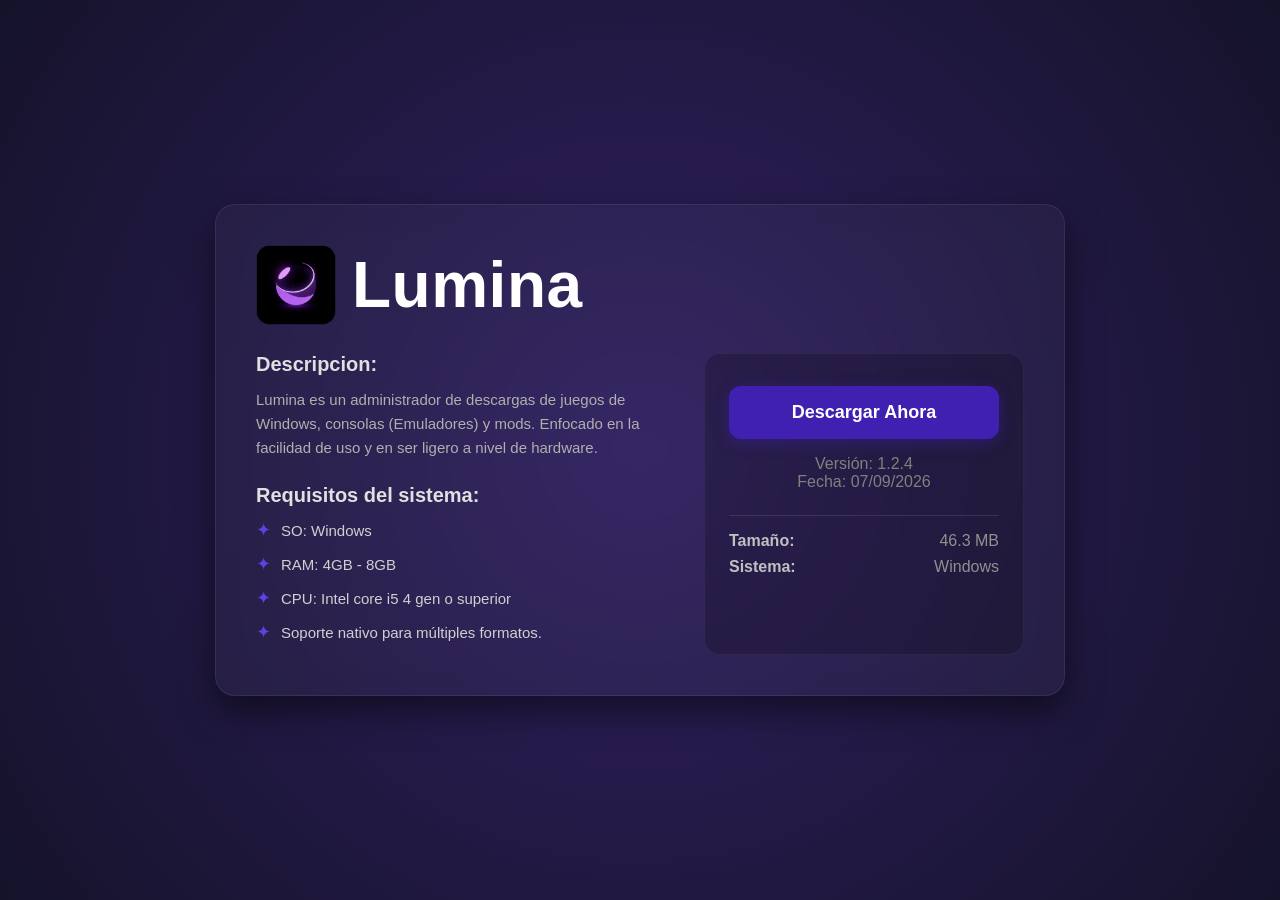
==== Download/index.html @ e481ef17 "Update index.html" ====
<!DOCTYPE html>
<html lang="es">
<head>
    <meta charset="UTF-8">
    <meta name="viewport" content="width=device-width, initial-scale=1.0, noindex">
    <title>Lumina - Descarga</title>
    <link rel="icon" type="image/x-icon" href="icon.png">
    <style>
        * {
            box-sizing: border-box;
            margin: 0;
            padding: 0;
        }

        body {
            font-family: -apple-system, BlinkMacSystemFont, "Segoe UI", Roboto, Helvetica, Arial, sans-serif;
            background-color: #101020;
            background: radial-gradient(circle at 50% 50%, #302060 0%, #101020 120%);
            min-height: 100vh;
            display: flex;
            justify-content: center;
            align-items: center;
            color: #ffffff;
            padding: 20px;
        }

        .container {
            background-color: rgba(255, 255, 255, 0.03);
            border: 1px solid rgba(255, 255, 255, 0.08);
            border-radius: 20px;
            padding: 40px;
            width: 100%;
            max-width: 850px; /* Contenedor más ancho para acomodar más texto */
            box-shadow: 0 15px 35px rgba(0, 0, 0, 0.5);
            backdrop-filter: blur(12px);
            display: flex;
            gap: 20px;
            flex-wrap: wrap;
        }

        .header {
            display: flex;
            align-items: center;
            gap: 16px;
            margin-bottom: 8px;
            width: 100%;
        }

        .header img {
            width: 80px;
            height: 80px;
            object-fit: contain;
            border-radius: 10px;
        }

        .header h1 {
            font-size: 64px;
            font-weight: 700;
            letter-spacing: 0.5px;
        }

        .info-section {
            flex: 1;
            min-width: 300px;
        }

        .info-section h2 {
            font-size: 20px;
            margin-bottom: 12px;
            color: #e0e0e0;
        }

        .info-section p {
            font-size: 15px;
            color: #b0b0b0;
            line-height: 1.6;
            margin-bottom: 24px;
        }

        .features {
            list-style-type: none;
        }

        .features li {
            font-size: 15px;
            color: #d0d0d0;
            margin-bottom: 12px;
            display: flex;
            align-items: center;
            gap: 10px;
        }

        /* Viñetas personalizadas para la lista */
        .features li::before {
            content: "✦";
            color: #6040e0;
            font-size: 18px;
        }

        .download-section {
            width: 320px;
            background: rgba(0, 0, 0, 0.2);
            border-radius: 16px;
            padding: 32px 24px;
            display: flex;
            flex-direction: column;
            align-items: center;
            border: 1px solid rgba(255, 255, 255, 0.05);
        }

        .download-btn {
            display: inline-block;
            width: 100%;
            padding: 16px 20px;
            background-color: #4020b0;
            color: #ffffff;
            text-decoration: none;
            font-size: 18px;
            font-weight: 600;
            border-radius: 12px;
            text-align: center;
            transition: background-color 0.2s ease, transform 0.1s ease;
            box-shadow: 0 4px 15px rgba(64, 32, 176, 0.4);
            margin-bottom: 16px;
        }

        .download-btn:hover {
            background-color: #4d28d0;
            transform: translateY(-2px);
        }

        .download-btn:active {
            transform: translateY(0);
        }

        .version-info {
            text-align: center;
            font-size: 16px;
            color: #808080;
            margin-bottom: 24px;
        }

        .specs {
            width: 100%;
            font-size: 16px;
            color: #909090;
            border-top: 1px solid rgba(255, 255, 255, 0.1);
            padding-top: 16px;
        }

        .specs p {
            margin-bottom: 8px;
            display: flex;
            justify-content: space-between;
        }

        .specs strong {
            color: #c0c0c0;
        }

        /* Adaptación para pantallas pequeñas (celulares) */
        @media (max-width: 650px) {
            .container {
                flex-direction: column;
            }
            .download-section {
                width: 100%;
            }
        }
    </style>
</head>
<body>

    <div class="container">
        <!-- Cabecera general -->
        <div class="header">
            <img src="icon.png" alt="Lumina Icon">
            <h1>Lumina</h1>
        </div>

        <!-- Columna Izquierda: Información y descripción -->
        <div class="info-section">
            <h2>Descripcion:</h2>
            <p>Lumina es un administrador de descargas de juegos de Windows, consolas (Emuladores) y mods. Enfocado en la facilidad de uso y en ser ligero a nivel de hardware.</p>
            
            <h2>Requisitos del sistema:</h2>
            <ul class="features">
                <li>SO: Windows</li>
                <li>RAM: 4GB - 8GB</li>
                <li>CPU: Intel core i5 4 gen o superior</li>
                <li>Soporte nativo para múltiples formatos.</li>
            </ul>
        </div>

        <div class="download-section">
            <a href="https://raw.githubusercontent.com/Alex-Cuber/Lumina/refs/heads/main/Download/Lumina.exe" download class="download-btn">
                Descargar Ahora
            </a>
            
            <div class="version-info">
                Versión: 1.2.4<br>
                Fecha: 07/09/2026
            </div>

            <div class="specs">
                <p><strong>Tamaño:</strong> 46.3 MB</p>
                <p><strong>Sistema:</strong> Windows</p>
            </div>

        </div>
    </div>

</body>
</html>
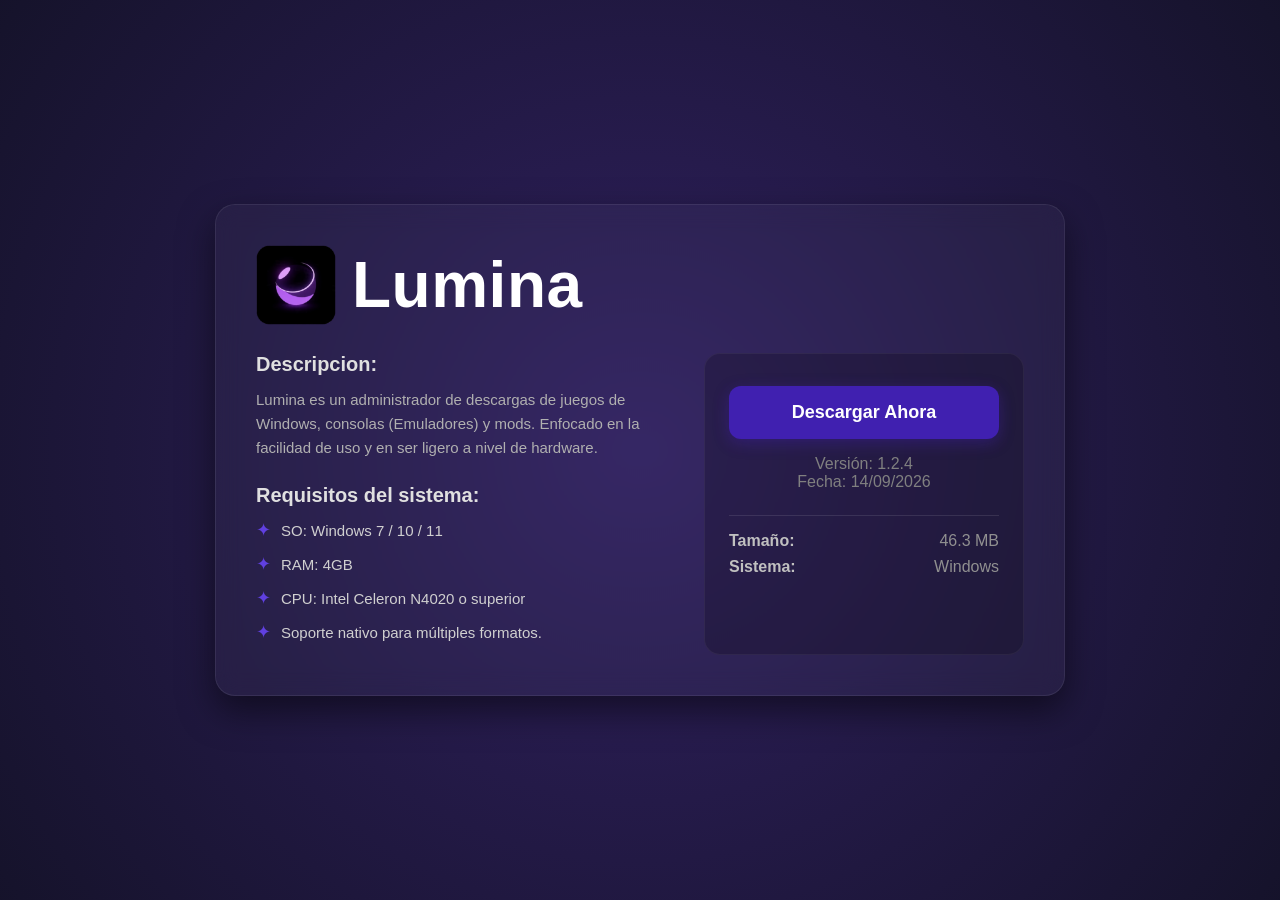
==== commit a533ea89: "Update index.html" ====
--- a/Download/index.html
+++ b/Download/index.html
@@ -185,21 +185,21 @@
             
             <h2>Requisitos del sistema:</h2>
             <ul class="features">
-                <li>SO: Windows</li>
-                <li>RAM: 4GB - 8GB</li>
-                <li>CPU: Intel core i5 4 gen o superior</li>
+                <li>SO: Windows 7 / 10 / 11</li>
+                <li>RAM: 4GB</li>
+                <li>CPU: Intel Celeron N4020 o superior</li>
                 <li>Soporte nativo para múltiples formatos.</li>
             </ul>
         </div>
 
         <div class="download-section">
-            <a href="https://raw.githubusercontent.com/Alex-Cuber/Lumina/refs/heads/main/Download/Lumina.exe" download class="download-btn">
+            <a href="https://github.com/Alex-Cuber/Lumina/raw/refs/heads/main/Download/Lumina.exe" download class="download-btn">
                 Descargar Ahora
             </a>
             
             <div class="version-info">
                 Versión: 1.2.4<br>
-                Fecha: 07/09/2026
+                Fecha: 14/09/2026
             </div>
 
             <div class="specs">
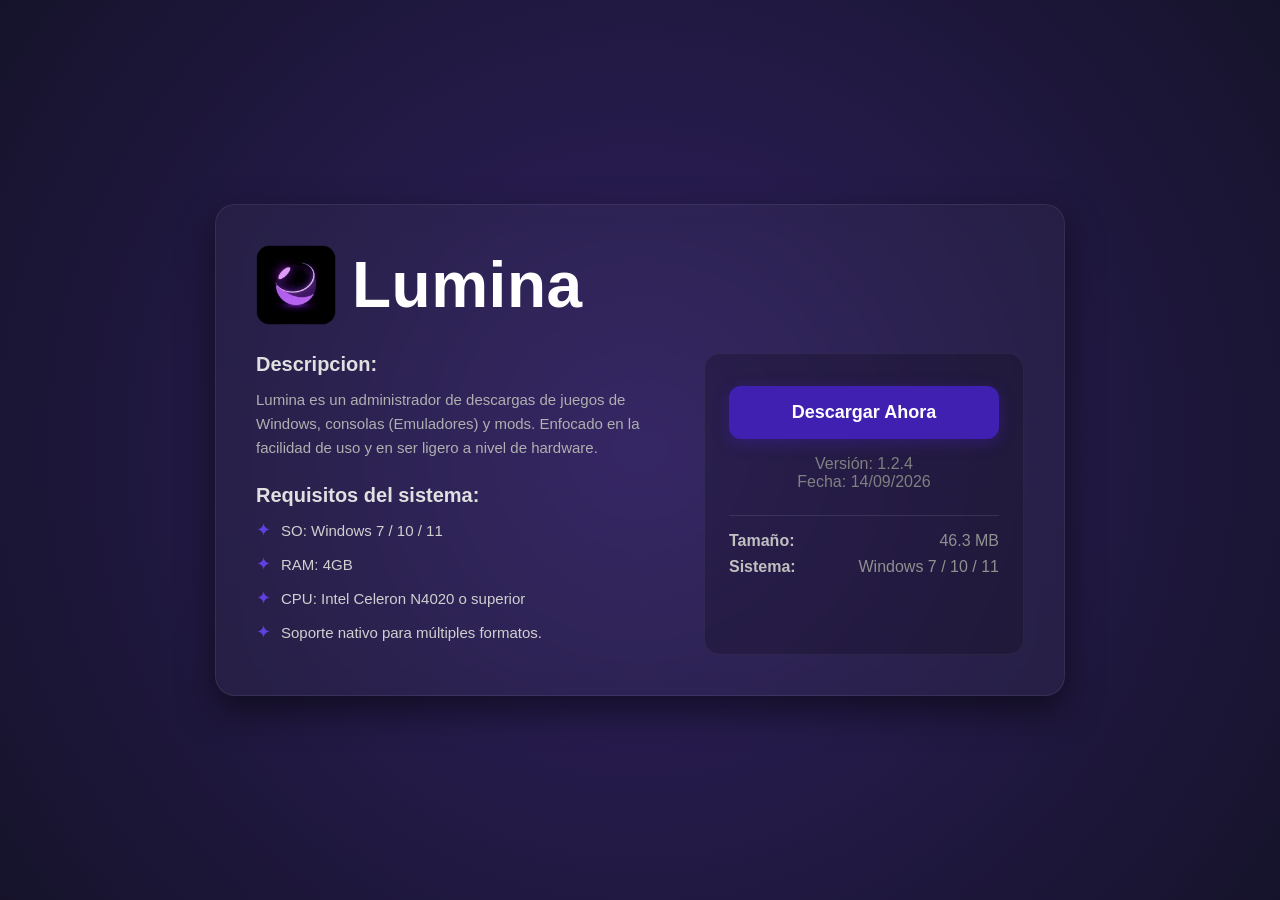
==== commit f0015b2e: "Update index.html" ====
--- a/Download/index.html
+++ b/Download/index.html
@@ -204,7 +204,7 @@
 
             <div class="specs">
                 <p><strong>Tamaño:</strong> 46.3 MB</p>
-                <p><strong>Sistema:</strong> Windows</p>
+                <p><strong>Sistema:</strong> Windows 7 / 10 / 11</p>
             </div>
 
         </div>
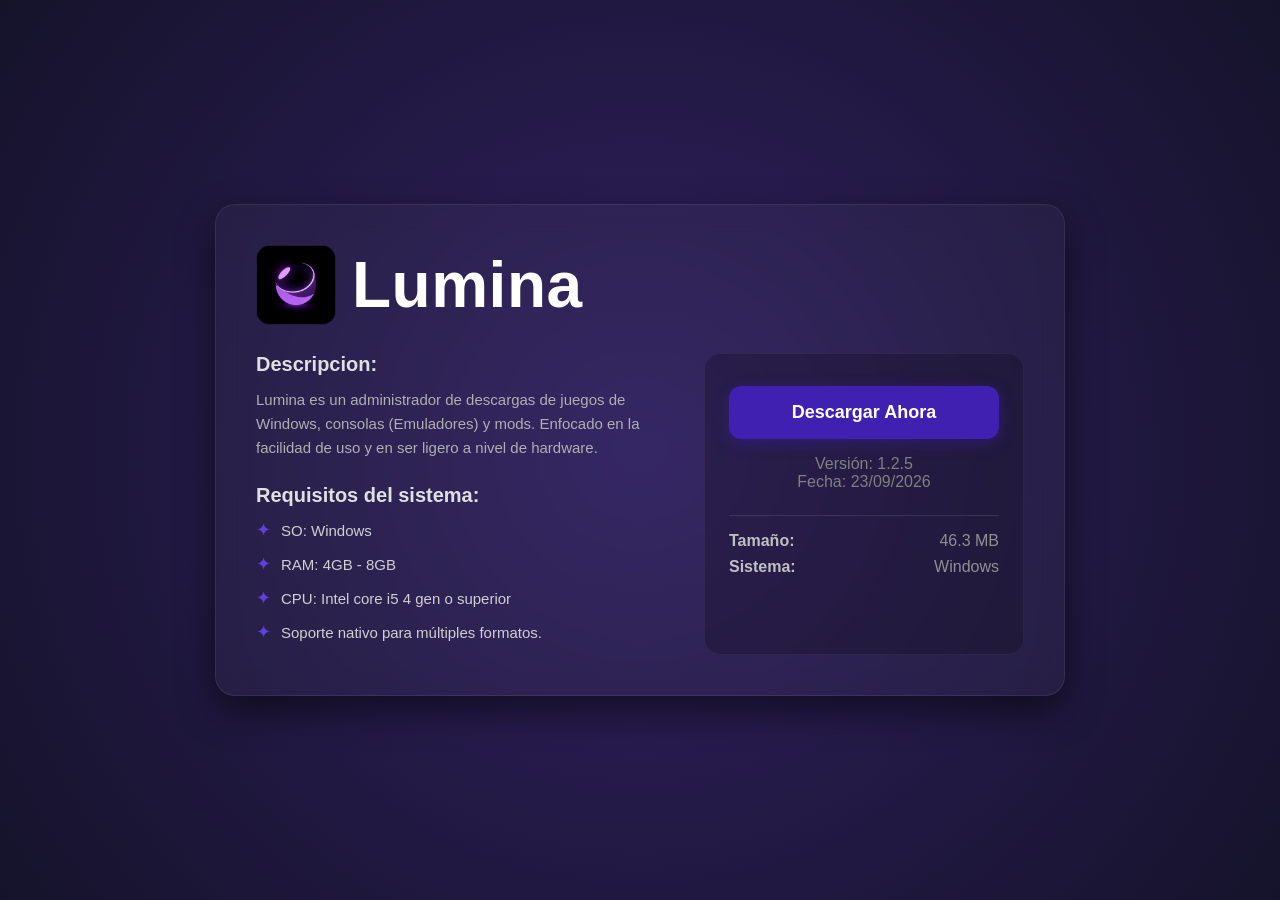
==== commit ee0f352c: "Update" ====
--- a/Download/index.html
+++ b/Download/index.html
@@ -185,9 +185,9 @@
             
             <h2>Requisitos del sistema:</h2>
             <ul class="features">
-                <li>SO: Windows 7 / 10 / 11</li>
-                <li>RAM: 4GB</li>
-                <li>CPU: Intel Celeron N4020 o superior</li>
+                <li>SO: Windows</li>
+                <li>RAM: 4GB - 8GB</li>
+                <li>CPU: Intel core i5 4 gen o superior</li>
                 <li>Soporte nativo para múltiples formatos.</li>
             </ul>
         </div>
@@ -198,13 +198,13 @@
             </a>
             
             <div class="version-info">
-                Versión: 1.2.4<br>
-                Fecha: 14/09/2026
+                Versión: 1.2.5<br>
+                Fecha: 23/09/2026
             </div>
 
             <div class="specs">
                 <p><strong>Tamaño:</strong> 46.3 MB</p>
-                <p><strong>Sistema:</strong> Windows 7 / 10 / 11</p>
+                <p><strong>Sistema:</strong> Windows</p>
             </div>
 
         </div>
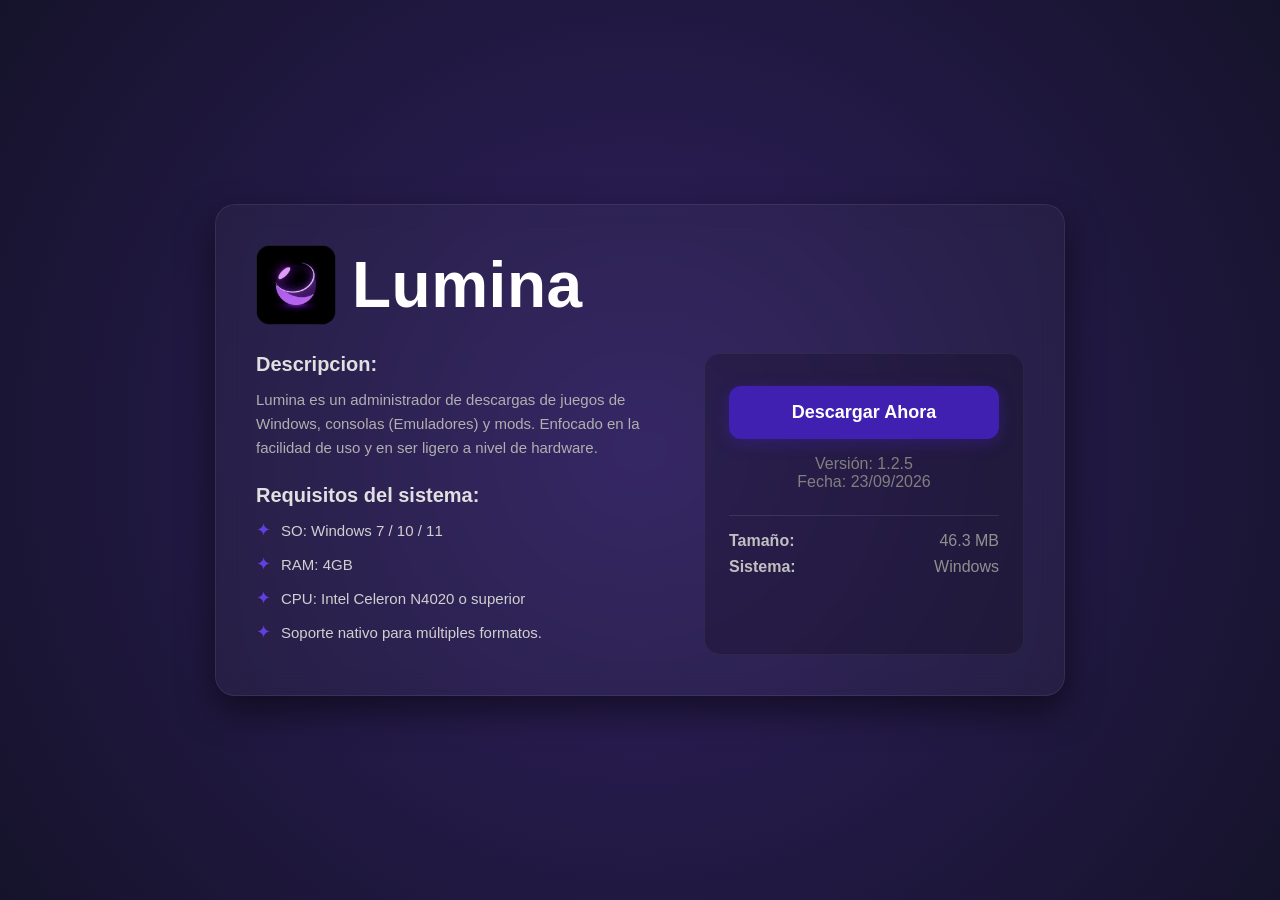
==== commit 411032b4: "Update index.html" ====
--- a/Download/index.html
+++ b/Download/index.html
@@ -185,9 +185,9 @@
             
             <h2>Requisitos del sistema:</h2>
             <ul class="features">
-                <li>SO: Windows</li>
-                <li>RAM: 4GB - 8GB</li>
-                <li>CPU: Intel core i5 4 gen o superior</li>
+                <li>SO: Windows 7 / 10 / 11</li>
+                <li>RAM: 4GB</li>
+                <li>CPU: Intel Celeron N4020 o superior</li>
                 <li>Soporte nativo para múltiples formatos.</li>
             </ul>
         </div>
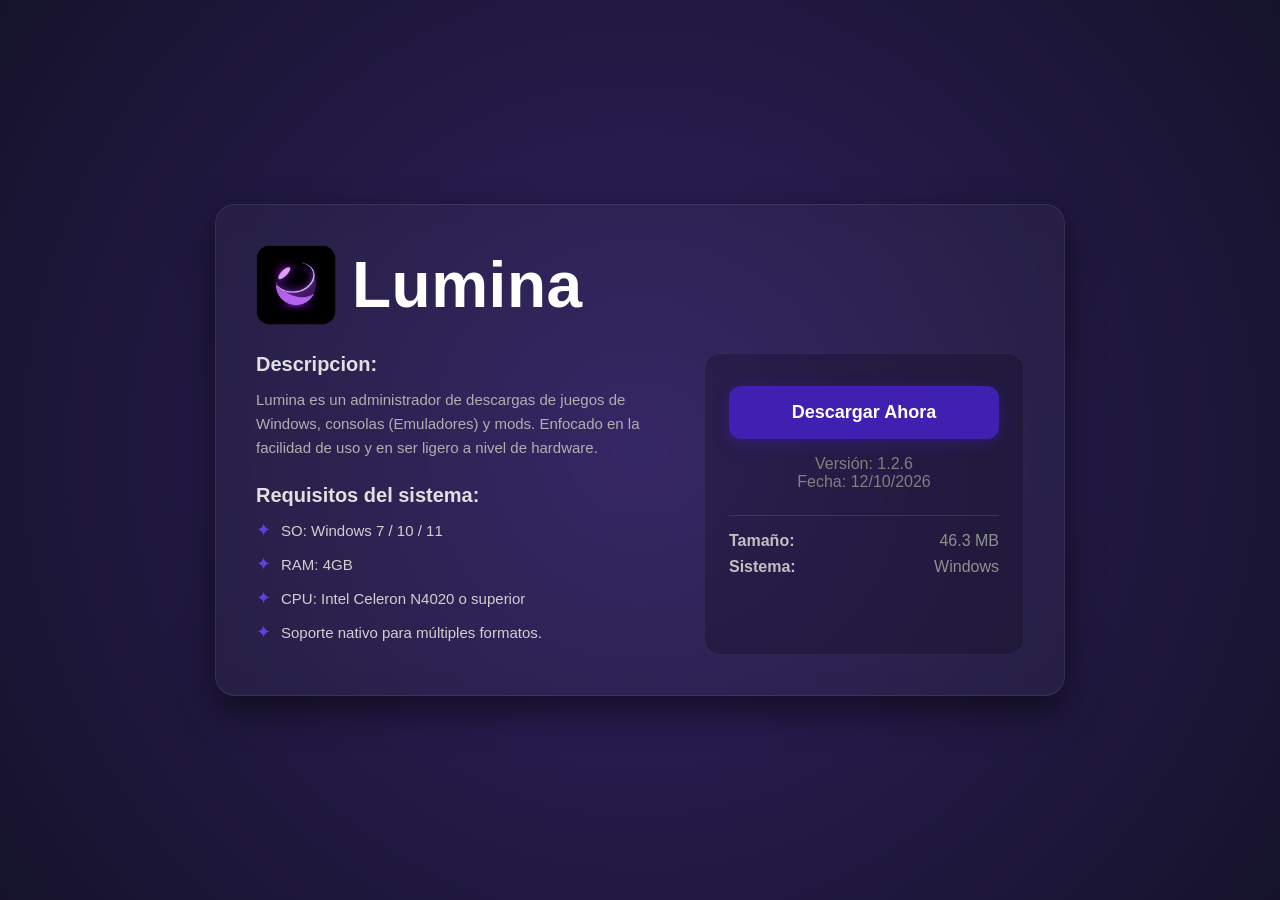
==== commit 9e5f4e60: "Update index.html" ====
--- a/Download/index.html
+++ b/Download/index.html
@@ -198,8 +198,8 @@
             </a>
             
             <div class="version-info">
-                Versión: 1.2.5<br>
-                Fecha: 23/09/2026
+                Versión: 1.2.6<br>
+                Fecha: 12/10/2026
             </div>
 
             <div class="specs">
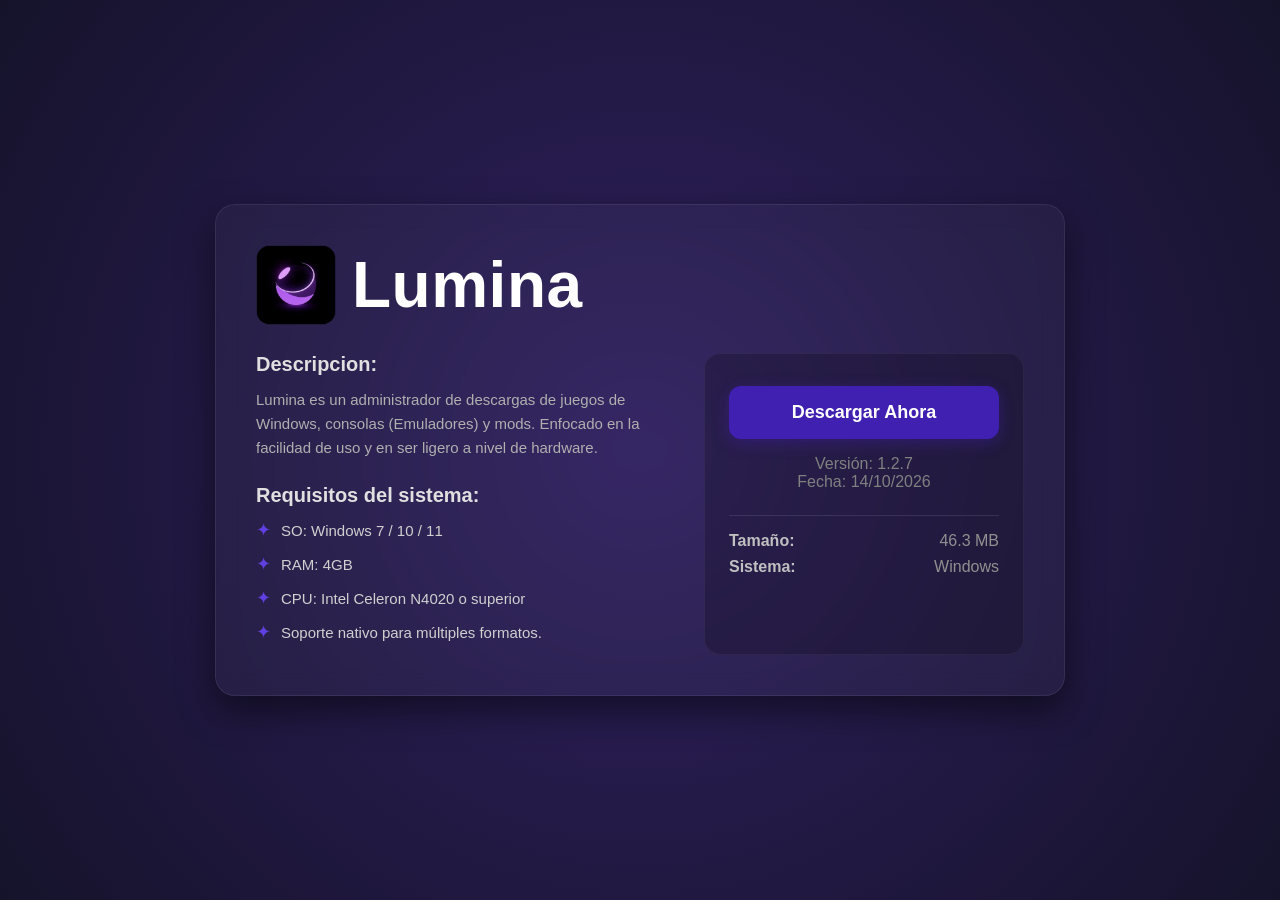
==== commit c27e03e5: "Update 1.2.7" ====
--- a/Download/index.html
+++ b/Download/index.html
@@ -198,8 +198,8 @@
             </a>
             
             <div class="version-info">
-                Versión: 1.2.6<br>
-                Fecha: 12/10/2026
+                Versión: 1.2.7<br>
+                Fecha: 14/10/2026
             </div>
 
             <div class="specs">
